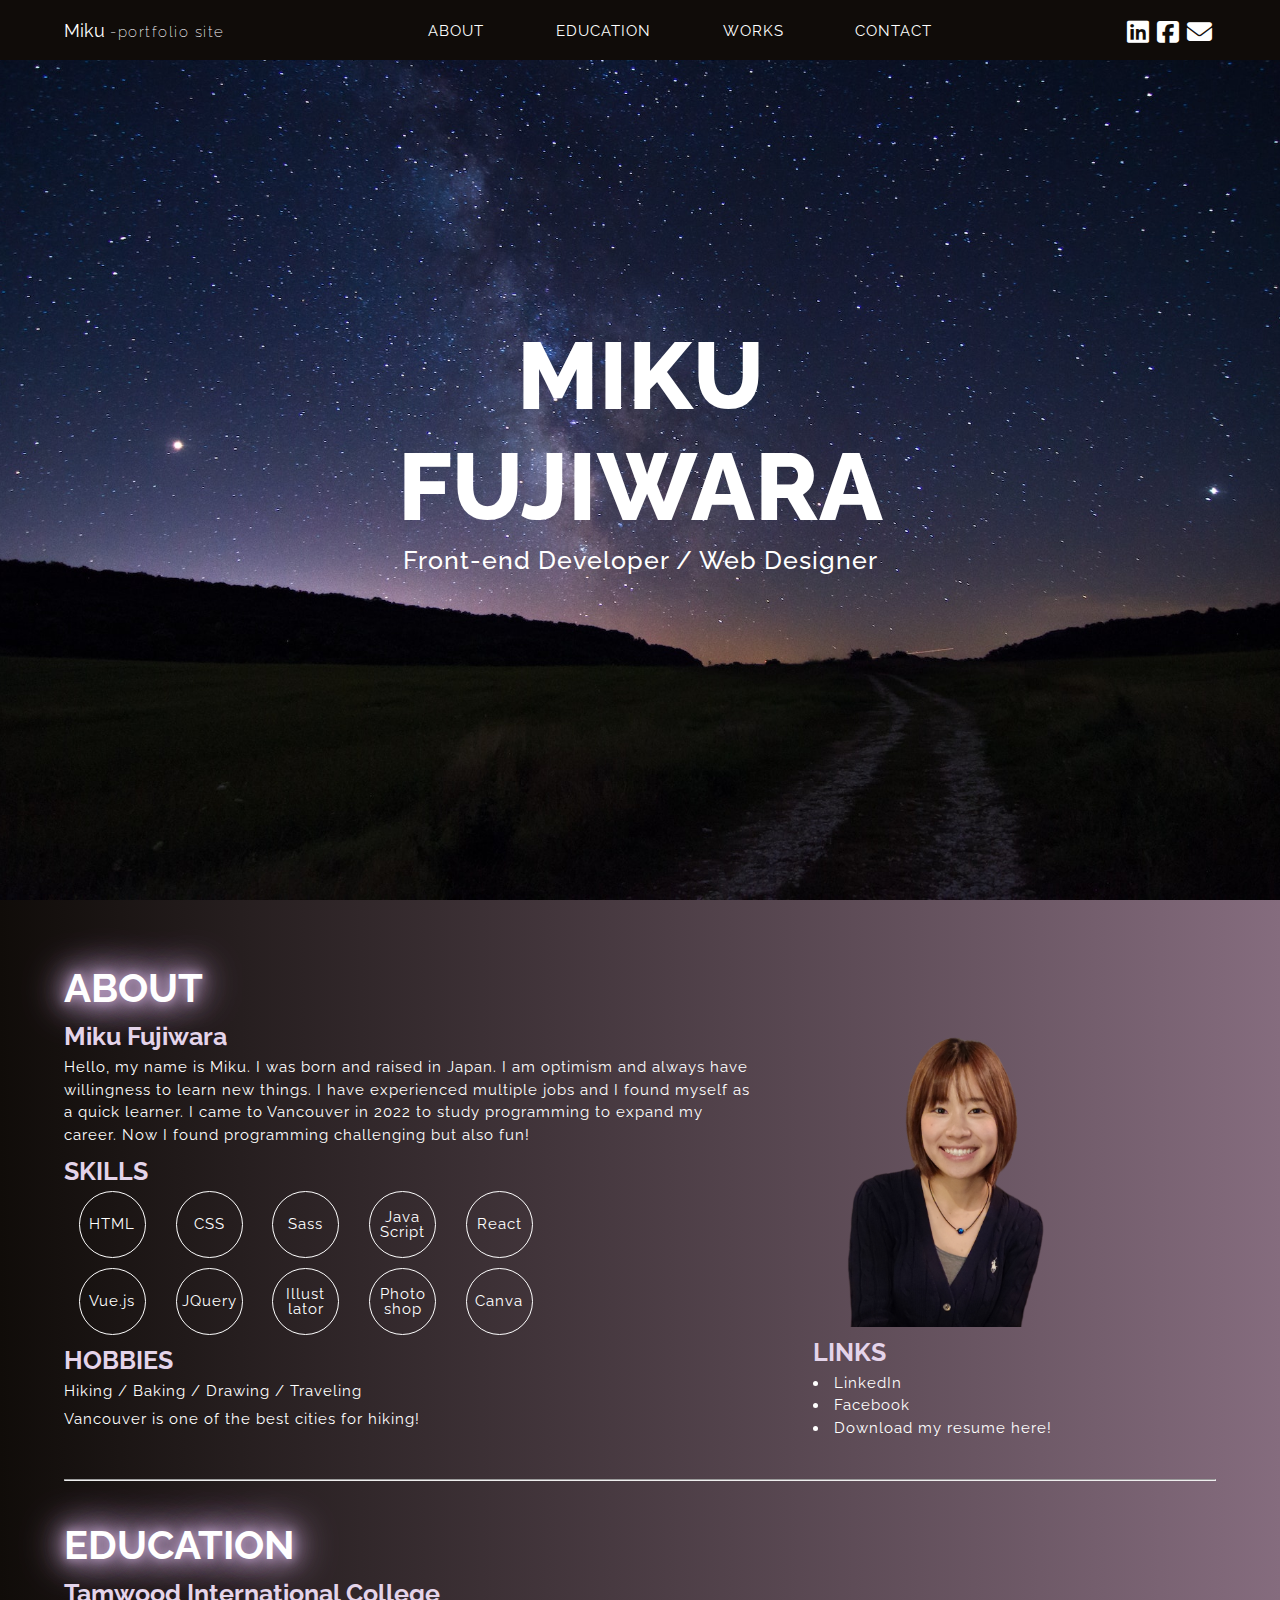
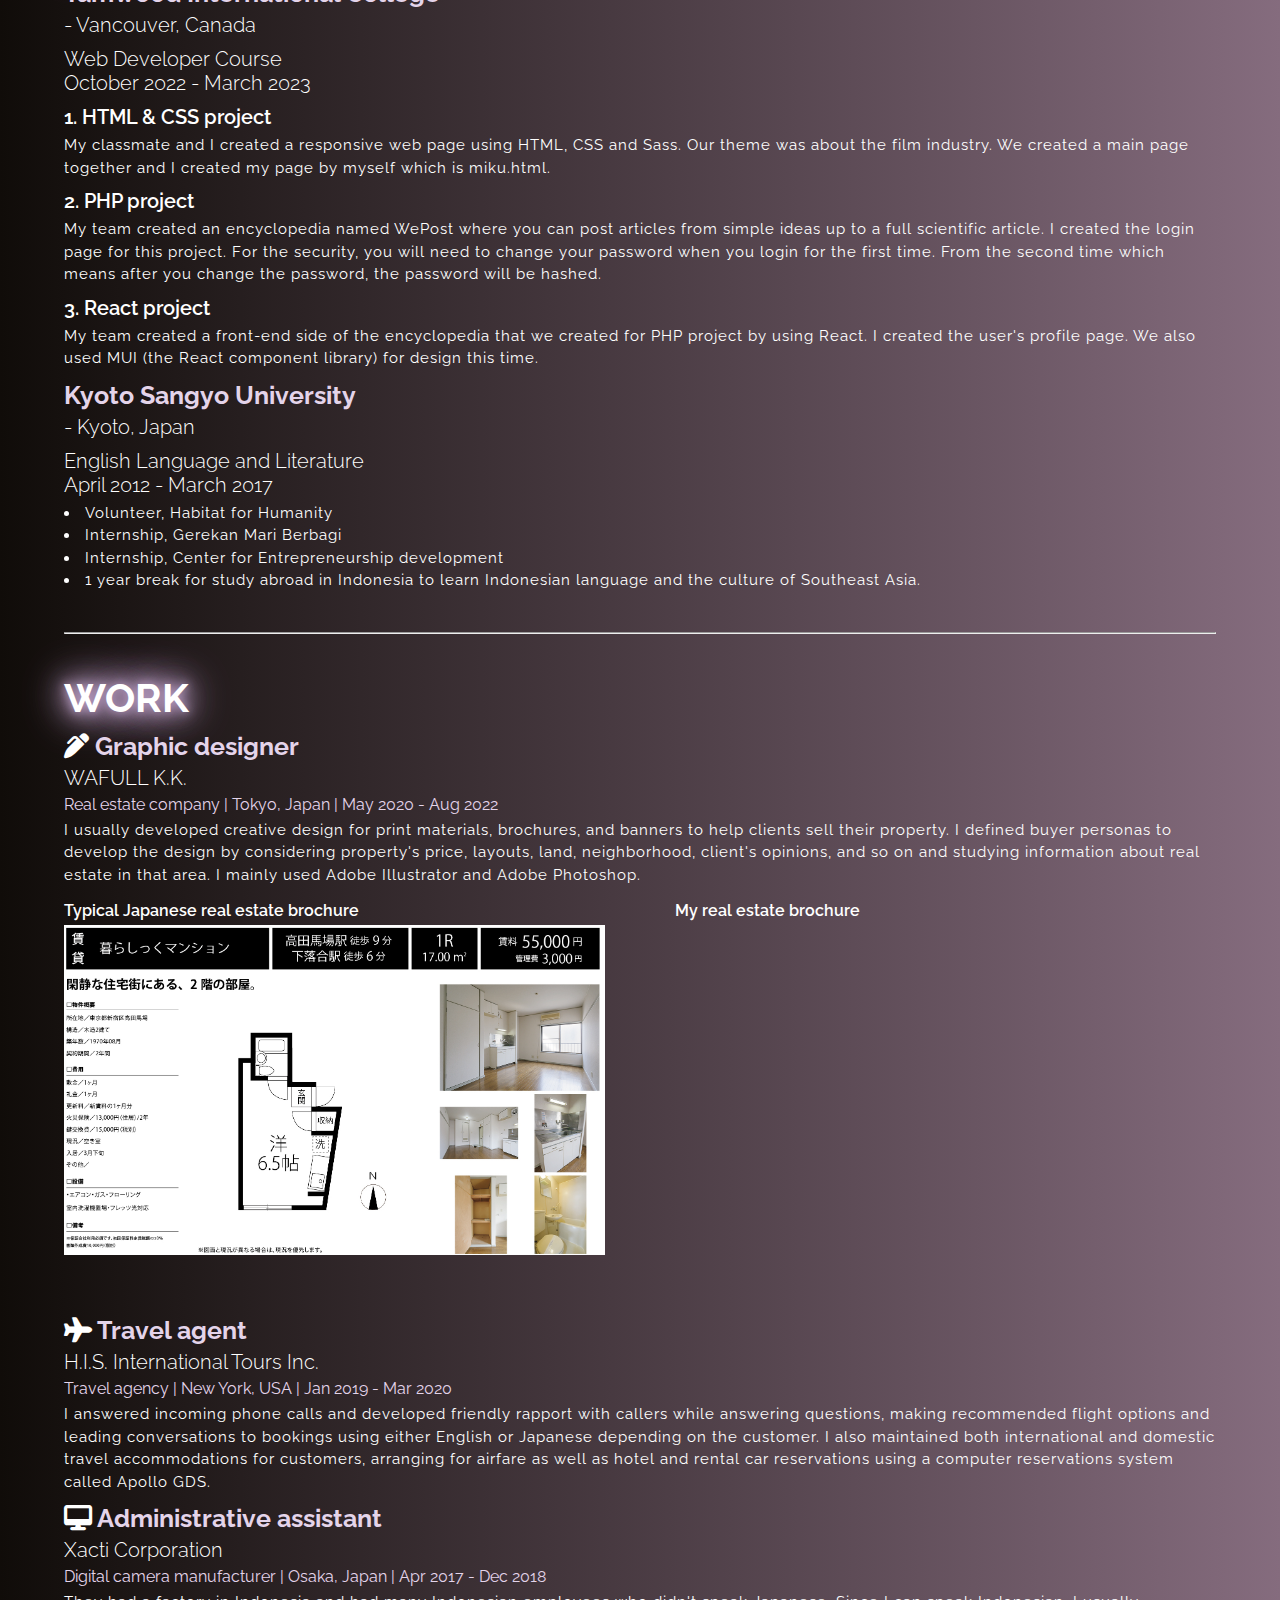
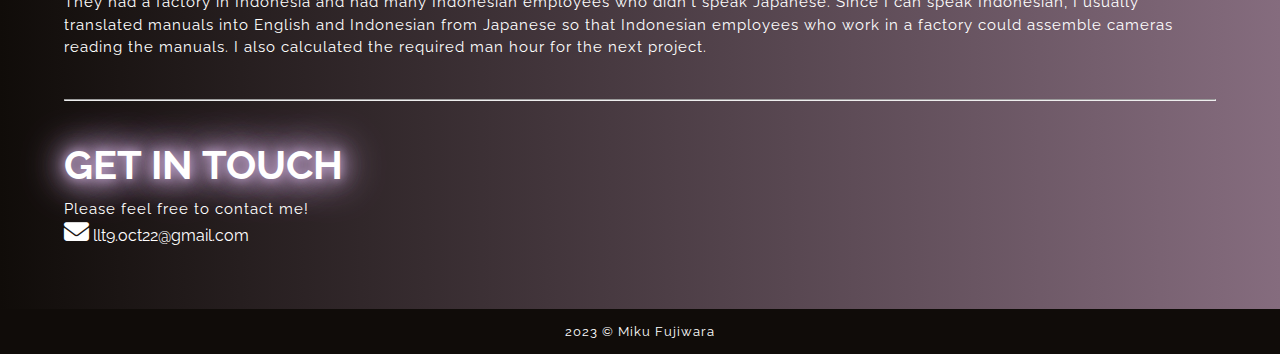
==== index.html @ 92f1c0e0 "first portfolio done" ====
<!DOCTYPE html>
<html lang="en">
  <head>
    <meta charset="UTF-8" />
    <meta http-equiv="X-UA-Compatible" content="IE=edge" />
    <meta name="viewport" content="width=device-width, initial-scale=1.0" />
    <link rel="stylesheet" href="./css/style.css" />
    <link
      rel="stylesheet"
      href="https://cdnjs.cloudflare.com/ajax/libs/font-awesome/6.2.0/css/all.min.css"
    />
    <title>Document</title>
  </head>
  <body>
    <!-- HEADER -->
    <header>
      <nav>
        <section>
          <h3>
            <a href="#">Miku <span>-portfolio site</span></a>
          </h3>
          <ul>
            <li><a href="#about">ABOUT</a></li>
            <li><a href="#education">EDUCATION</a></li>
            <li><a href="#work">WORKS</a></li>
            <li><a href="#contact">CONTACT</a></li>
          </ul>

          <details>
            <summary class="fa-solid fa-bars"></summary>
            <ul>
              <li><a href="#about">ABOUT</a></li>
              <li><a href="#education">EDUCATION</a></li>
              <li><a href="#work">WORKS</a></li>
              <li><a href="#contact">CONTACT</a></li>
            </ul>
          </details>

          <ul class="icon">
            <li>
              <a href="https://www.linkedin.com/in/miku-fujiwara/"
                ><i class="fa-brands fa-linkedin"></i
              ></a>
            </li>
            <li>
              <a href="https://www.facebook.com/miku.22"
                ><i class="fa-brands fa-square-facebook"></i
              ></a>
            </li>
            <li>
              <a href="mailto:llt9.oct22@gmail.com"
                ><i class="fa-solid fa-envelope"></i
              ></a>
            </li>
          </ul>
        </section>
      </nav>

      <section>
        <h1>MIKU</h1>
        <h1>FUJIWARA</h1>
        <p>Front-end Developer / Web Designer</p>
      </section>
    </header>

    <!-- MAIN -->
    <main>
      <!-- ABOUT -->
      <section id="about">
        <h2>ABOUT</h2>
        <section>
          <article class="left">
            <aside>
              <h4>Miku Fujiwara</h4>
              <p>
                Hello, my name is Miku. I was born and raised in Japan. I am
                optimism and always have willingness to learn new things. I have
                experienced multiple jobs and I found myself as a quick learner.
                I came to Vancouver in 2022 to study programming to expand my
                career. Now I found programming challenging but also fun!
              </p>
            </aside>
            <aside class="skill">
              <h4>SKILLS</h4>
              <div>
                <p>
                  <span>HTML</span>
                  <span>CSS</span>
                  <span>Sass</span>
                  <span>Java<br />Script</span>
                  <span>React</span>
                </p>
                <p>
                  <span>Vue.js</span>
                  <span>JQuery</span>
                  <span>Illust<br />lator</span>
                  <span>Photo<br />shop</span>
                  <span>Canva</span>
                </p>
              </div>
            </aside>
            <aside>
              <h4>HOBBIES</h4>
              <p>Hiking / Baking / Drawing / Traveling</p>
              <p>Vancouver is one of the best cities for hiking!</p>
            </aside>
          </article>
          <article class="right">
            <figure>
              <img src="./img/profile.png" alt="profile picture" />
            </figure>
            <aside>
              <h4>LINKS</h4>
              <ul>
                <li>
                  <a href="https://www.linkedin.com/in/miku-fujiwara/"
                    >LinkedIn</a
                  >
                </li>
                <li>
                  <a href="https://www.facebook.com/miku.22">Facebook</a>
                </li>
                <li>
                  <a
                    href="https://drive.google.com/file/d/1ppMFQUqHlqXyL4GVEpzzecSKlrtpogpL/view"
                    >Download my resume here!</a
                  >
                </li>
              </ul>
            </aside>
          </article>
        </section>
      </section>
      <hr />

      <!-- EDUCATION -->
      <section id="education">
        <h2>EDUCATION</h2>
        <section>
          <article>
            <aside>
              <h4>Tamwood International College</h4>
              <h5>- Vancouver, Canada</h5>
            </aside>
            <aside>
              <h5>
                Web Developer Course<br />
                October 2022 - March 2023
              </h5>
            </aside>
            <aside>
              <a href="https://github.com/mariacbrs/finalprojectmiku-maria">
                1. HTML & CSS project
              </a>
              <p>
                My classmate and I created a responsive web page using HTML, CSS
                and Sass. Our theme was about the film industry. We created a
                main page together and I created my page by myself which is
                miku.html.
              </p>
            </aside>
            <aside>
              <a href="https://github.com/gh-tyl/wepost-api">2. PHP project</a>
              <p>
                My team created an encyclopedia named WePost where you can post
                articles from simple ideas up to a full scientific article. I
                created the login page for this project. For the security, you
                will need to change your password when you login for the first
                time. From the second time which means after you change the
                password, the password will be hashed.
              </p>
            </aside>
            <aside>
              <a href="https://github.com/gh-tyl/wepost-client"
                >3. React project</a
              >
              <p>
                My team created a front-end side of the encyclopedia that we
                created for PHP project by using React. I created the user's
                profile page. We also used MUI (the React component library) for
                design this time.
              </p>
            </aside>
          </article>
          <article>
            <aside>
              <h4>Kyoto Sangyo University</h4>
              <h5>- Kyoto, Japan</h5>
            </aside>
            <aside>
              <h5>
                English Language and Literature<br />
                April 2012 - March 2017
              </h5>
              <ul>
                <li>Volunteer, Habitat for Humanity</li>
                <li>Internship, Gerekan Mari Berbagi</li>
                <li>Internship, Center for Entrepreneurship development</li>
                <li>
                  1 year break for study abroad in Indonesia to learn Indonesian
                  language and the culture of Southeast Asia.
                </li>
              </ul>
            </aside>
          </article>
        </section>
      </section>
      <hr />

      <!-- WORKS -->
      <section id="work">
        <h2>WORK</h2>
        <section>
          <article>
            <aside>
              <h4><i class="fa-solid fa-pen-clip"></i> Graphic designer</h4>
              <h5>WAFULL K.K.</h5>
              <span
                >Real estate company | Tokyo, Japan | May 2020 - Aug 2022</span
              >
              <p>
                I usually developed creative design for print materials,
                brochures, and banners to help clients sell their property. I
                defined buyer personas to develop the design by considering
                property's price, layouts, land, neighborhood, client's
                opinions, and so on and studying information about real estate
                in that area. I mainly used Adobe Illustrator and Adobe
                Photoshop.
              </p>
              <section>
                <figure>
                  <figcaption>Typical Japanese real estate brochure</figcaption>
                  <img
                    src="./img/sample.jpg"
                    alt="Typical Japanese real estate brochure"
                  />
                </figure>
                <figure class="slide-container">
                  <figcaption>My real estate brochure</figcaption>
                  <div class="slide-show">
                    <img src="./img/realestate_print_1.jpg" alt="work1" />
                    <img src="./img/realestate_print_2.jpg" alt="work2" />
                    <img src="./img/realestate_print_3.jpg" alt="work3" />
                    <img src="./img/realestate_print_4.jpg" alt="work4" />
                    <img src="./img/realestate_print_5.jpg" alt="work5" />
                    <img src="./img/realestate_print_6.jpg" alt="work6" />
                  </div>
                </figure>
              </section>
            </aside>

            <aside>
              <h4><i class="fa-solid fa-plane"></i> Travel agent</h4>
              <h5>H.I.S. International Tours Inc.</h5>
              <span>Travel agency | New York, USA | Jan 2019 - Mar 2020</span>
              <p>
                I answered incoming phone calls and developed friendly rapport
                with callers while answering questions, making recommended
                flight options and leading conversations to bookings using
                either English or Japanese depending on the customer. I also
                maintained both international and domestic travel accommodations
                for customers, arranging for airfare as well as hotel and rental
                car reservations using a computer reservations system called
                Apollo GDS.
              </p>
            </aside>

            <aside>
              <h4>
                <i class="fa-solid fa-desktop"></i> Administrative assistant
              </h4>
              <h5>Xacti Corporation</h5>
              <span>
                Digital camera manufacturer | Osaka, Japan | Apr 2017 - Dec 2018
              </span>
              <p>
                They had a factory in Indonesia and had many Indonesian
                employees who didn't speak Japanese. Since I can speak
                Indonesian, I usually translated manuals into English and
                Indonesian from Japanese so that Indonesian employees who work
                in a factory could assemble cameras reading the manuals. I also
                calculated the required man hour for the next project.
              </p>
            </aside>
          </article>
        </section>
      </section>
      <hr />

      <section id="contact">
        <h2>GET IN TOUCH</h2>
        <aside>
          <p>Please feel free to contact me!</p>
          <a href="emailto:llt9.oct22@gmail.com"
            ><i class="fa-solid fa-envelope"></i> llt9.oct22@gmail.com</a
          >
        </aside>
      </section>
    </main>
  </body>

  <footer>
    <p>2023 &copy; Miku Fujiwara</p>
  </footer>
</html>
---- css/style.css ----
@import url("https://fonts.googleapis.com/css2?family=Raleway:wght@100;200;300;400;500;600;700;800;900&display=swap");

* {
  margin: 0;
  padding: 0;
  font-family: "Raleway", sans-serif;
  color: white;
}

main {
  background: linear-gradient(to right, #100c09, #856c7e);
  background: -moz-linear-gradient(left, #100c09, #856c7e);
  background: -webkit-linear-gradient(left, #100c09, #856c7e);
}

img {
  max-width: 100%;
  height: auto;
}

a {
  text-decoration: none;
  cursor: pointer;
}

a > span {
  letter-spacing: 1.5px;
}

p,
li {
  line-height: 1.5;
  letter-spacing: 0.6px;
  font-size: 14px;
}

ul {
  list-style-position: inside;
}

footer {
  background-color: #100c09;
  text-align: center;
  padding: 3%;
}

/* ---------- MOBILE VERSION ---------- */
@media (min-width: 200px) {
  header,
  main {
    background-color: #100c09;
  }

  /* -------- HEADER -------- */
  header {
    height: 100vh;
    background-image: url("../img/bg.jpg");
    background-position: center;
    background-repeat: no-repeat;
    background-size: cover;
    color: white;
  }

  h1 {
    font-size: 40px;
    font-weight: 800;
  }

  h2 {
    font-size: 25px;
    text-shadow: 0 0 10px #b89cc2, 0 0 20px #b89cc2, 0 0 30px #b89cc2,
      0 0 40px #b89cc2, 0 0 50px #b89cc2;
    color: #ffffff;
  }

  h3 {
    font-size: 20px;
  }

  h4 {
    font-size: 20px;
    font-weight: 700;
    color: #e4d4ea;
  }

  h5 {
    font-size: 15px;
    font-weight: 300;
  }

  header p {
    font-size: 19px;
    font-weight: 500;
  }

  header > section {
    display: flex;
    flex-direction: column;
    justify-content: center;
    height: 100vh;
    padding: 0 50px;
  }

  /* -------- NAV -------- */
  nav {
    background-color: #100c09;
    height: 20px;
    padding: 20px 0;
    width: 100vw;
    position: fixed;
    z-index: 1;
  }

  nav h3 {
    font-weight: 400;
    text-decoration: none;
    font-size: 18px;
    width: 100%;
  }

  h3 span {
    font-size: 15px;
    font-weight: 200;
  }

  nav > section {
    display: flex;
    flex-direction: row;
    padding: 0 5%;
  }

  section > ul {
    display: none;
    list-style-type: none;
  }

  details {
    position: absolute;
    text-align: right;
    width: 90%;
  }

  details > ul {
    margin-top: 15px;
    position: absolute;
    list-style-type: none;
    font-weight: 400;
    width: 100%;
    background-color: #100c09;
    background-color: rgba(16, 12, 9, 0.7);
  }

  details a {
    padding: 4% 0;
    display: flex;
    justify-content: center;
  }

  details li {
    border-bottom: 1px solid #fff;
  }

  details li:last-child {
    border: none;
  }

  summary {
    font-size: 24px;
  }

  header p {
    font-size: 14px;
  }

  /* MAIN */

  main {
    padding: 5%;
    display: flex;
    flex-direction: column;
    row-gap: 40px;
  }

  #about,
  #education,
  #work,
  #contact {
    display: flex;
    flex-direction: column;
    row-gap: 10px;
  }

  #about article,
  #about aside,
  #about figure,
  #education > section,
  #education article,
  #education aside,
  #work article,
  #work aside,
  #work aside > section,
  figure {
    display: flex;
    flex-direction: column;
  }

  #about article,
  #education article,
  #education > section,
  #work article,
  #work aside > section {
    row-gap: 10px;
  }

  #about aside,
  #about figure,
  #education aside,
  #work aside,
  figure {
    row-gap: 5px;
  }

  /* ABOUT */

  #about img {
    display: none;
  }

  #about a {
    cursor: pointer;
    text-decoration: underline;
  }

  .skill > div {
    display: flex;
    flex-direction: column;
    row-gap: 10px;
  }

  .skill > div > p {
    display: flex;
    justify-content: space-around;
  }

  #about p > span {
    display: flex;
    align-items: center;
    justify-content: center;
    text-align: center;
    background-color: transparent;
    border: solid 1px #fff;
    border-radius: 50%;
    width: 50px;
    height: 50px;
    font-size: 13px;
    color: #fff;
    line-height: 1;
  }

  /* EDUCATION */

  #education a {
    text-decoration: underline;
    font-size: 20px;
    font-weight: 600;
  }

  /* WORK */

  #work span {
    font-size: 13px;
    color: #e4d4ea;
  }

  #work figcaption {
    font-size: 16px;
    font-weight: 600;
    margin-top: 10px;
  }

  .slide-show {
    position: relative;
    overflow: hidden;
    width: 100%;
    height: 300px;
  }

  .slide-show > img {
    position: absolute;
    top: 0;
    left: 100%;
    animation: slide 20s linear forwards infinite;
  }

  .slide-show > img:nth-of-type(1) {
    animation: slide 20s linear forwards infinite, slide-start 20s linear;
  }

  .slide-show > img:nth-of-type(2) {
    animation-delay: 3s;
  }
  .slide-show > img:nth-of-type(3) {
    animation-delay: 6s;
  }
  .slide-show > img:nth-of-type(4) {
    animation-delay: 9s;
  }
  .slide-show > img:nth-of-type(5) {
    animation-delay: 12s;
  }
  .slide-show > img:nth-of-type(6) {
    animation-delay: 15s;
  }

  @keyframes slide {
    0% {
      left: 100%;
    }
    3%,
    25% {
      left: 0;
    }
    28%,
    100% {
      left: -100%;
    }
  }

  @keyframes slide-start {
    0%,
    25% {
      left: 0;
    }
    28%,
    100% {
      left: -100%;
    }
  }

  /* FOOTER */
  footer p {
    font-size: 10px;
  }
}

/* ---------- TABLET VERSION ---------- */

@media (min-width: 600px) {
  h1 {
    font-size: 60px;
  }

  h2 {
    font-size: 40px;
  }

  h3 {
    font-size: 30px;
  }

  h4 {
    font-size: 25px;
  }

  h5 {
    font-size: 20px;
  }

  p,
  li {
    line-height: 1.5;
    letter-spacing: 1px;
    font-size: 15px;
  }

  /* HEADER */
  header p {
    font-size: 17px;
  }

  details a {
    font-size: 20px;
  }

  /* ABOUT */
  .skill > div {
    display: flex;
    flex-direction: row;
    justify-content: space-around;
  }

  .skill p {
    width: 100%;
  }

  #about p > span {
    width: 65px;
    height: 65px;
    font-size: 15px;
  }

  /* WORK */
  #work span {
    font-size: 16px;
  }

  .slide-show {
    height: 600px;
  }
  /* FOOTER */
  footer p {
    font-size: 13px;
  }
}

/* ---------- DESKTOP VERSION ---------- */

@media (min-width: 1000px) {
  h1 {
    font-size: 95px;
  }

  h2 {
    font-size: 40px;
  }

  details {
    display: none;
  }

  /* HEADER */
  header p {
    font-size: 25px;
  }

  header > section {
    display: flex;
    align-items: center;
  }

  section i {
    font-size: 25px;
  }

  nav h3 {
    width: 15%;
  }

  nav > section {
    justify-content: space-between;
  }

  section > ul {
    display: flex;
    width: 50%;
    justify-content: space-around;
  }

  .icon {
    width: 8%;
  }

  ul a:hover,
  .icon i:hover {
    color: #b89cc2;
  }

  /* ABOUT */
  .skill > div {
    display: flex;
    flex-direction: column;
    row-gap: 10px;
    width: 70%;
  }

  #about img {
    display:block;
    width: 280px;
    height: auto;
  }

  #about > section {
    display: flex;
    flex-direction: row;
    column-gap: 5%;
  }

  #about .left {
    width: 60%;
  }

  #about li a,
  #education a {
    text-decoration: none;
  }

  #about li a:hover,
  #education a:hover {
    text-decoration: underline;
  }

  /* WORK */
  #work img {
    width: 100%;
  }

  #work aside > section {
    display: flex;
    flex-direction: row;
    justify-content: space-between;
  }

  #work figure {
    width: 47%;
  }

  .slide-container {
    width: 47%;
  }

  .slide-show {
    width: 100%;
    height: 380px;
  }

  /* CONTACT */
  #contact a:hover {
    text-decoration: underline;
  }

  /* FOOTER */
  footer {
    padding: 1%;
  }
}
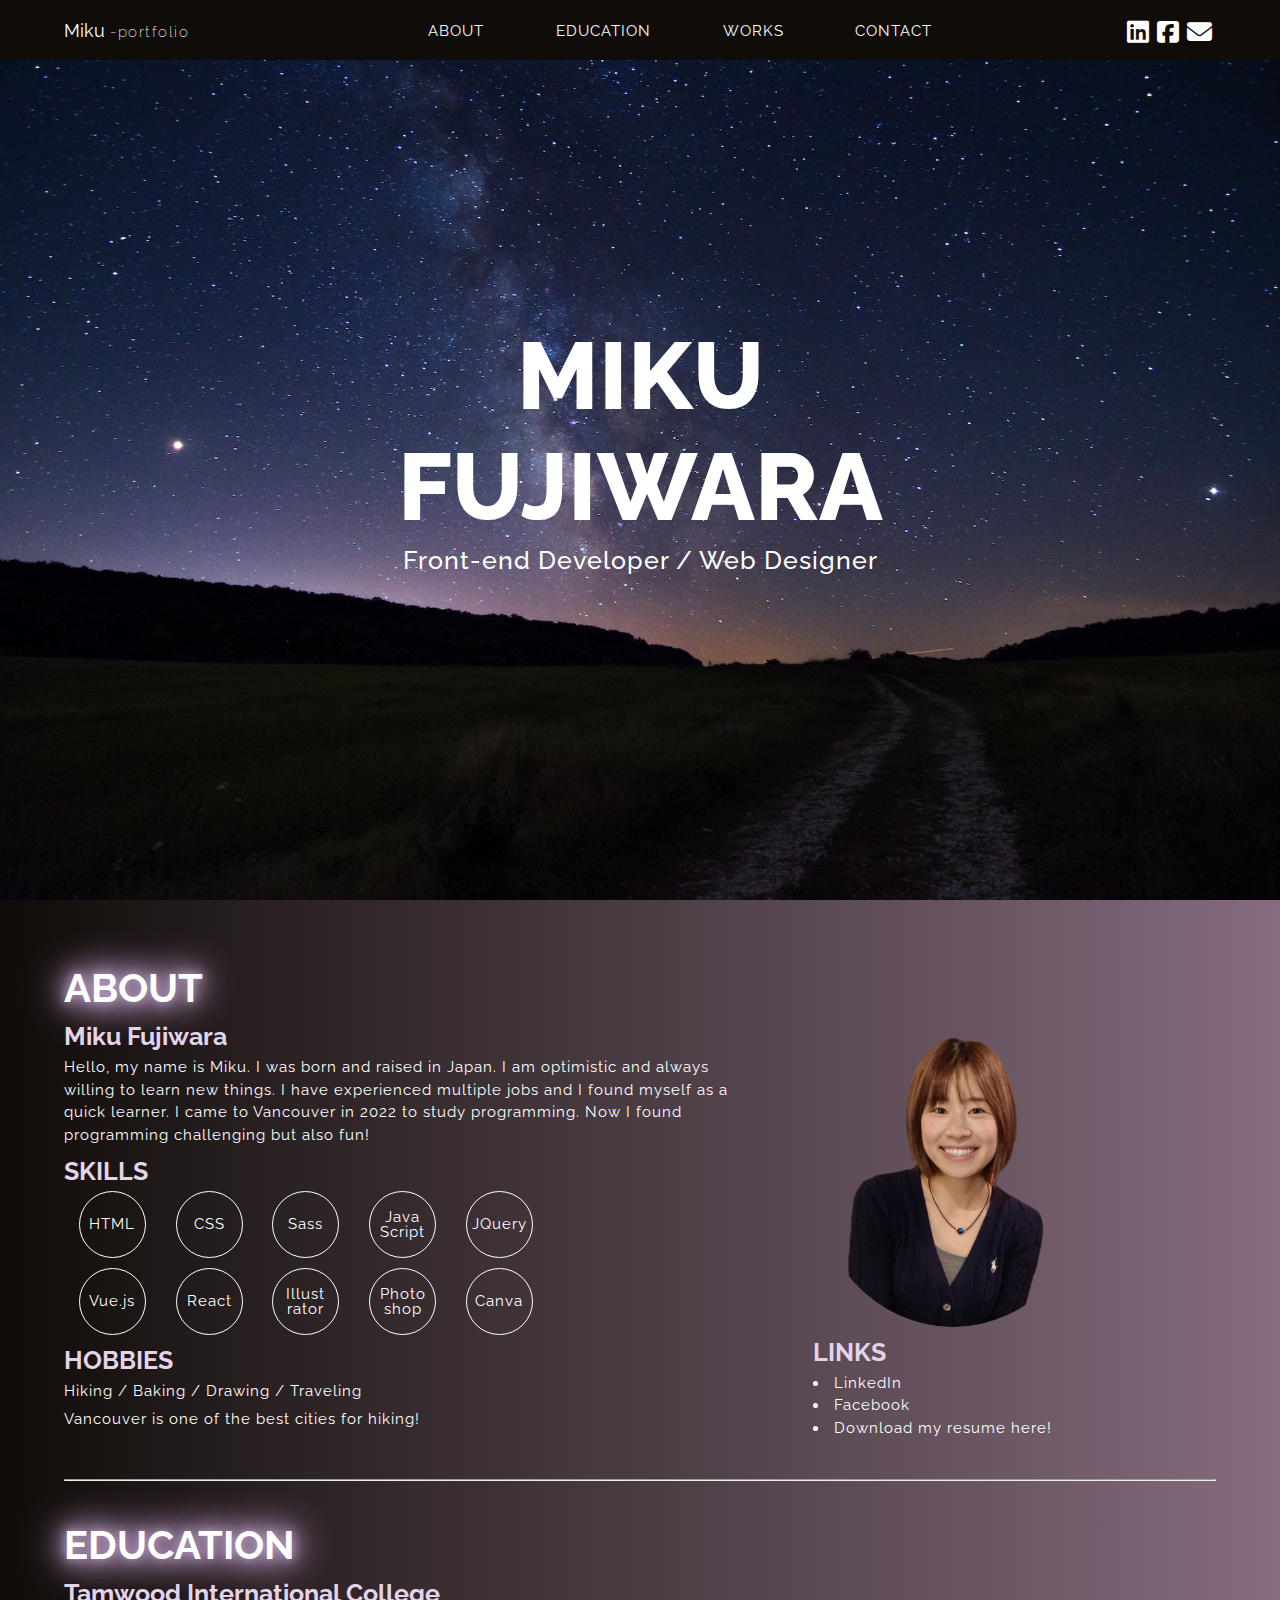
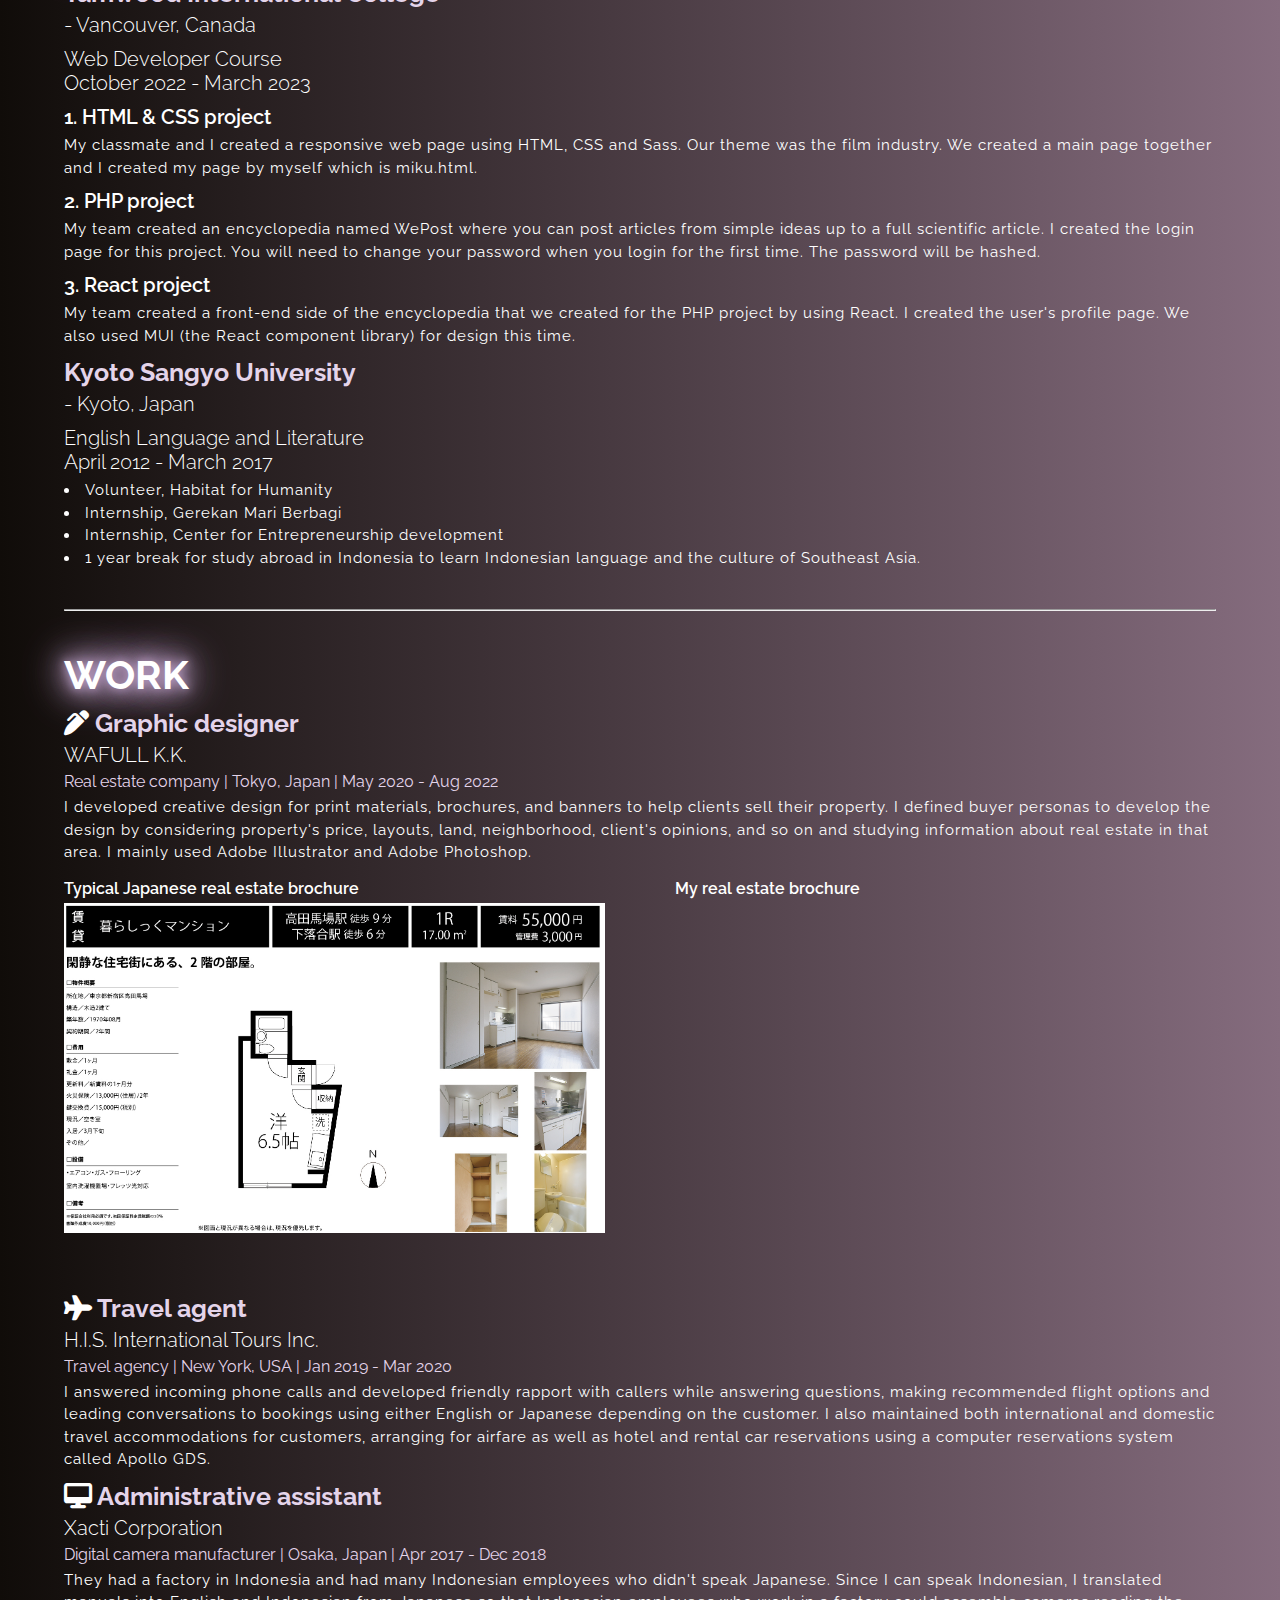
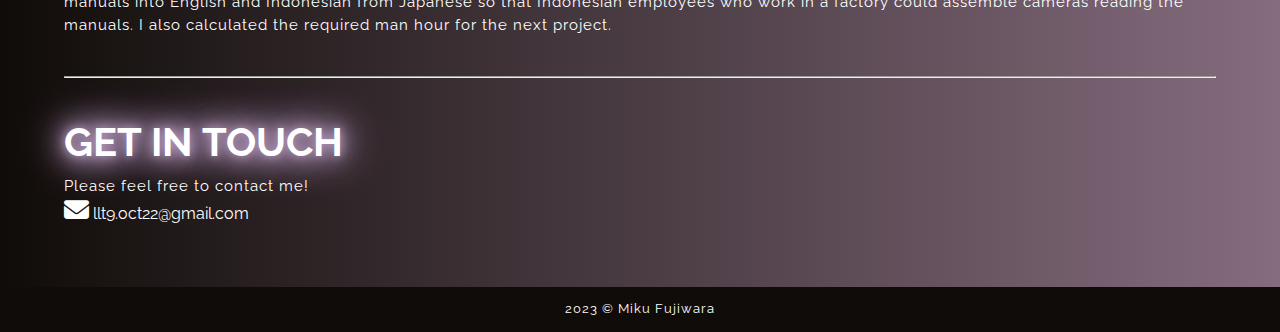
==== commit 5292b9dd: "grammer fixex" ====
--- a/index.html
+++ b/index.html
@@ -17,7 +17,7 @@
       <nav>
         <section>
           <h3>
-            <a href="#">Miku <span>-portfolio site</span></a>
+            <a href="#">Miku <span>-portfolio</span></a>
           </h3>
           <ul>
             <li><a href="#about">ABOUT</a></li>
@@ -74,10 +74,10 @@
               <h4>Miku Fujiwara</h4>
               <p>
                 Hello, my name is Miku. I was born and raised in Japan. I am
-                optimism and always have willingness to learn new things. I have
+                optimistic and always willing to learn new things. I have
                 experienced multiple jobs and I found myself as a quick learner.
-                I came to Vancouver in 2022 to study programming to expand my
-                career. Now I found programming challenging but also fun!
+                I came to Vancouver in 2022 to study programming. Now I found
+                programming challenging but also fun!
               </p>
             </aside>
             <aside class="skill">
@@ -88,12 +88,12 @@
                   <span>CSS</span>
                   <span>Sass</span>
                   <span>Java<br />Script</span>
-                  <span>React</span>
+                  <span>JQuery</span>
                 </p>
                 <p>
                   <span>Vue.js</span>
-                  <span>JQuery</span>
-                  <span>Illust<br />lator</span>
+                  <span>React</span>
+                  <span>Illust<br />rator</span>
                   <span>Photo<br />shop</span>
                   <span>Canva</span>
                 </p>
@@ -122,7 +122,7 @@
                 </li>
                 <li>
                   <a
-                    href="https://drive.google.com/file/d/1ppMFQUqHlqXyL4GVEpzzecSKlrtpogpL/view"
+                    href="https://drive.google.com/file/d/1KEeWoQH001-JdCKSL_fRr0w4v72Ry_2a/view?usp=share_link"
                     >Download my resume here!</a
                   >
                 </li>
@@ -154,8 +154,8 @@
               </a>
               <p>
                 My classmate and I created a responsive web page using HTML, CSS
-                and Sass. Our theme was about the film industry. We created a
-                main page together and I created my page by myself which is
+                and Sass. Our theme was the film industry. We created a main
+                page together and I created my page by myself which is
                 miku.html.
               </p>
             </aside>
@@ -164,10 +164,9 @@
               <p>
                 My team created an encyclopedia named WePost where you can post
                 articles from simple ideas up to a full scientific article. I
-                created the login page for this project. For the security, you
-                will need to change your password when you login for the first
-                time. From the second time which means after you change the
-                password, the password will be hashed.
+                created the login page for this project. You will need to change
+                your password when you login for the first time. The password
+                will be hashed.
               </p>
             </aside>
             <aside>
@@ -176,7 +175,7 @@
               >
               <p>
                 My team created a front-end side of the encyclopedia that we
-                created for PHP project by using React. I created the user's
+                created for the PHP project by using React. I created the user's
                 profile page. We also used MUI (the React component library) for
                 design this time.
               </p>
@@ -219,13 +218,12 @@
                 >Real estate company | Tokyo, Japan | May 2020 - Aug 2022</span
               >
               <p>
-                I usually developed creative design for print materials,
-                brochures, and banners to help clients sell their property. I
-                defined buyer personas to develop the design by considering
-                property's price, layouts, land, neighborhood, client's
-                opinions, and so on and studying information about real estate
-                in that area. I mainly used Adobe Illustrator and Adobe
-                Photoshop.
+                I developed creative design for print materials, brochures, and
+                banners to help clients sell their property. I defined buyer
+                personas to develop the design by considering property's price,
+                layouts, land, neighborhood, client's opinions, and so on and
+                studying information about real estate in that area. I mainly
+                used Adobe Illustrator and Adobe Photoshop.
               </p>
               <section>
                 <figure>
@@ -276,10 +274,10 @@
               <p>
                 They had a factory in Indonesia and had many Indonesian
                 employees who didn't speak Japanese. Since I can speak
-                Indonesian, I usually translated manuals into English and
-                Indonesian from Japanese so that Indonesian employees who work
-                in a factory could assemble cameras reading the manuals. I also
-                calculated the required man hour for the next project.
+                Indonesian, I translated manuals into English and Indonesian
+                from Japanese so that Indonesian employees who work in a factory
+                could assemble cameras reading the manuals. I also calculated
+                the required man hour for the next project.
               </p>
             </aside>
           </article>
--- a/css/style.css
+++ b/css/style.css
@@ -477,6 +477,7 @@
     display:block;
     width: 280px;
     height: auto;
+    border-radius: 50%;
   }
 
   #about > section {
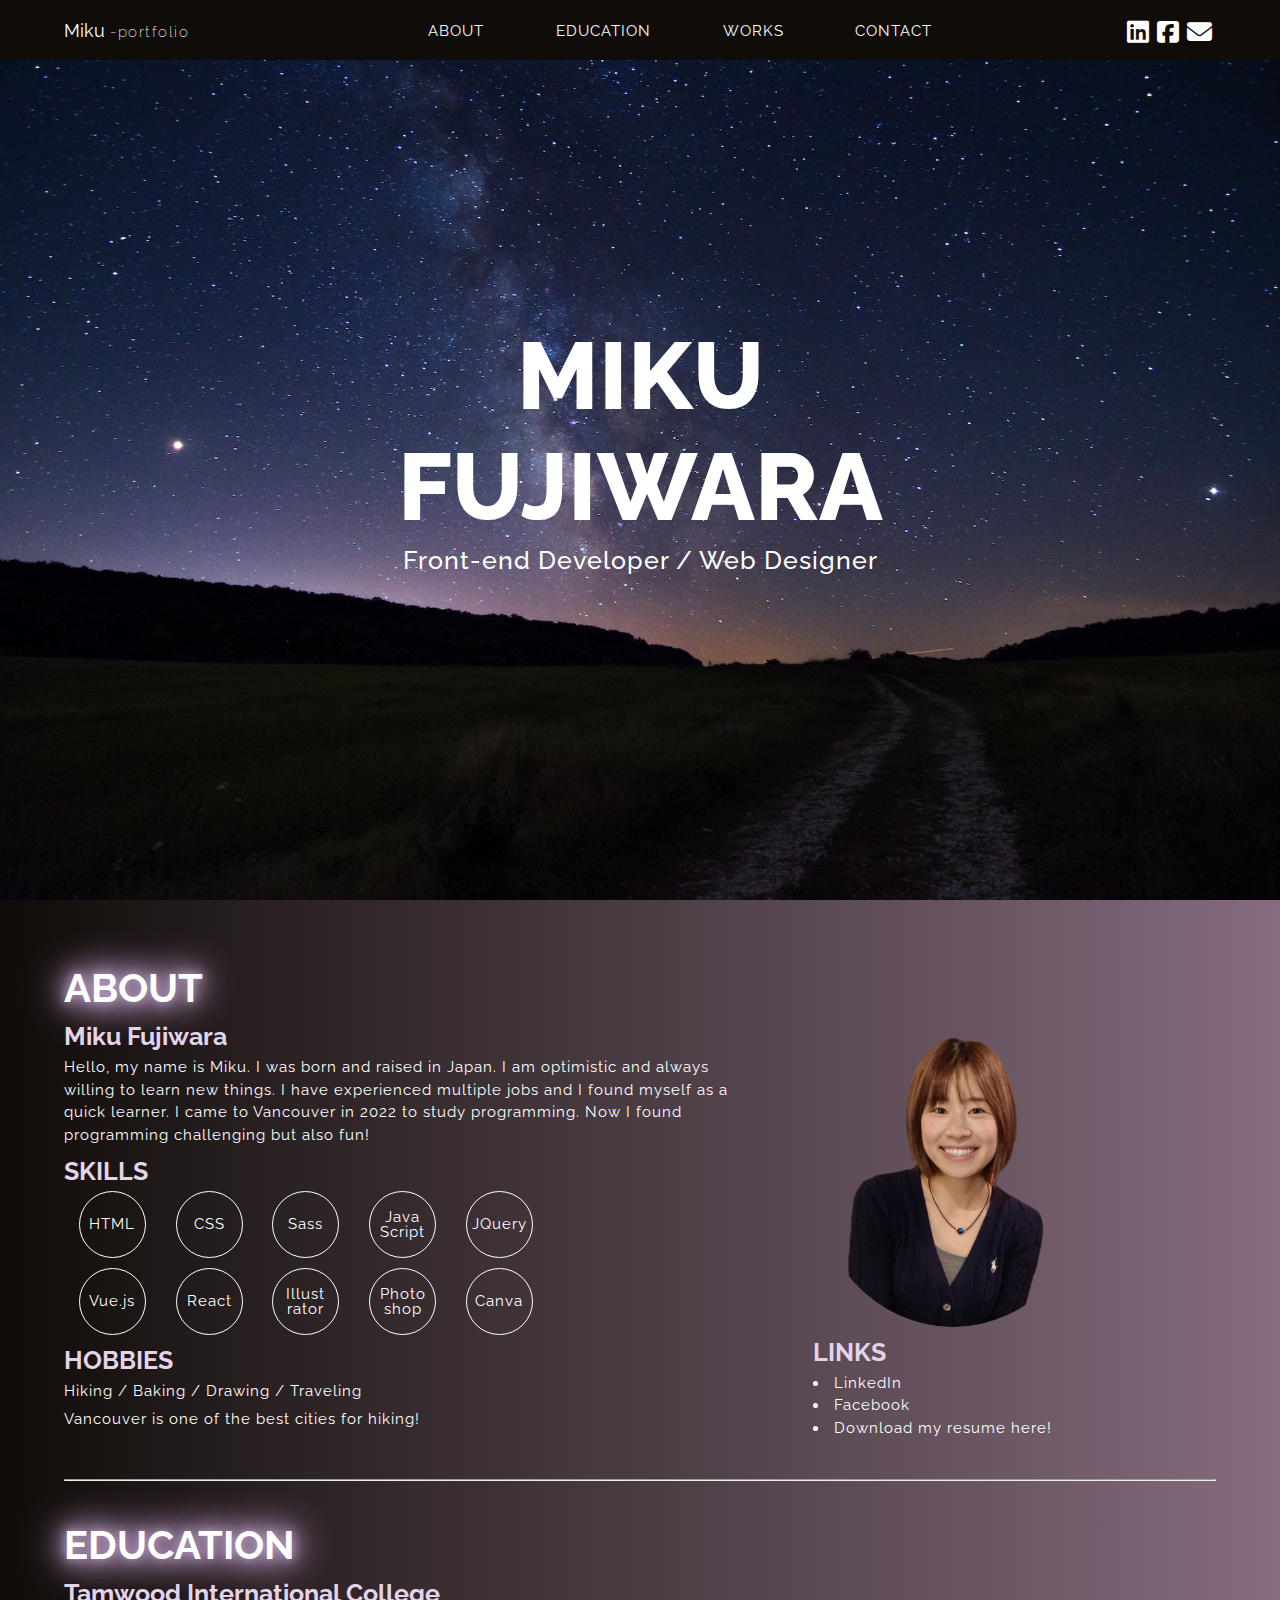
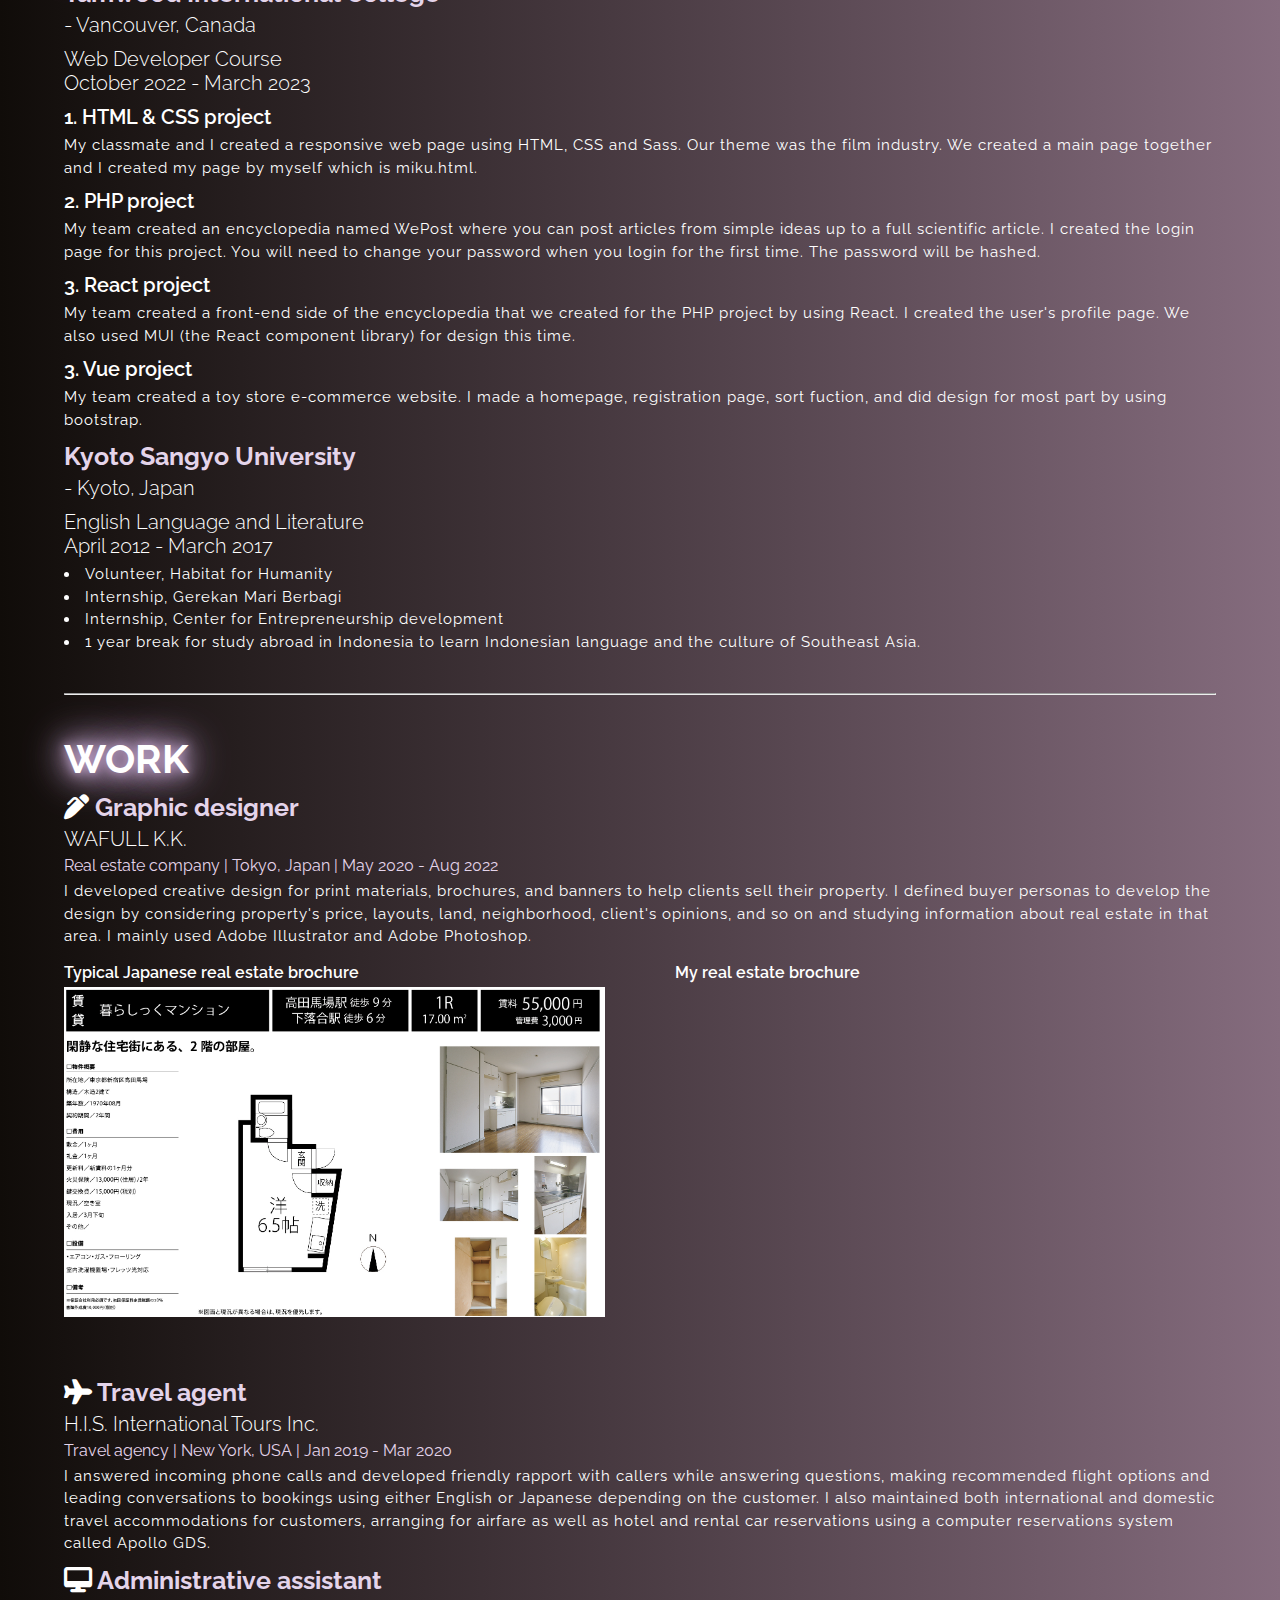
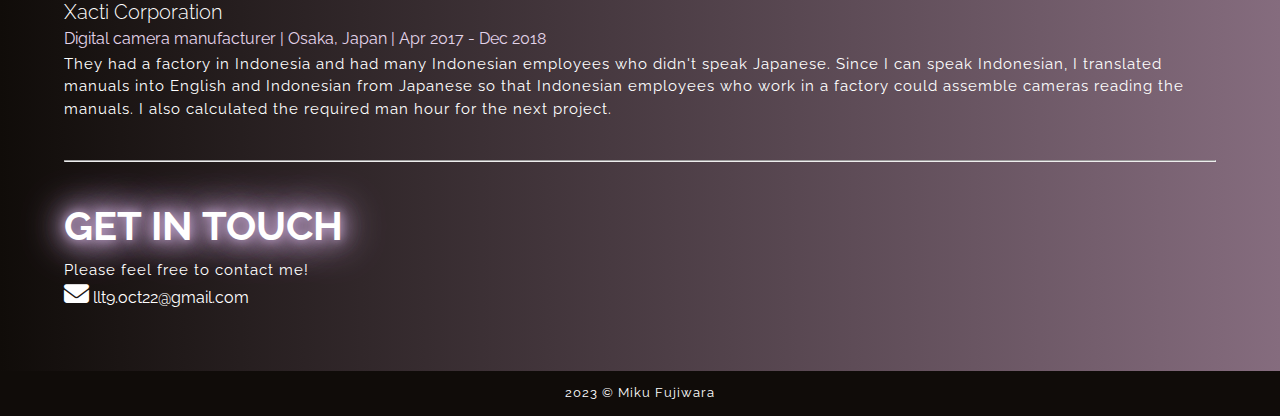
==== commit d89423a8: "project added" ====
--- a/index.html
+++ b/index.html
@@ -4,12 +4,13 @@
     <meta charset="UTF-8" />
     <meta http-equiv="X-UA-Compatible" content="IE=edge" />
     <meta name="viewport" content="width=device-width, initial-scale=1.0" />
+    <meta property="og:image" content="./img/thumbnail.jpg" />
     <link rel="stylesheet" href="./css/style.css" />
     <link
       rel="stylesheet"
       href="https://cdnjs.cloudflare.com/ajax/libs/font-awesome/6.2.0/css/all.min.css"
     />
-    <title>Document</title>
+    <title>Miku - Portfolio site -</title>
   </head>
   <body>
     <!-- HEADER -->
@@ -38,17 +39,19 @@
 
           <ul class="icon">
             <li>
-              <a href="https://www.linkedin.com/in/miku-fujiwara/"
+              <a
+                href="https://www.linkedin.com/in/miku-fujiwara/"
+                target="_blank"
                 ><i class="fa-brands fa-linkedin"></i
               ></a>
             </li>
             <li>
-              <a href="https://www.facebook.com/miku.22"
+              <a href="https://www.facebook.com/miku.22" target="_blank"
                 ><i class="fa-brands fa-square-facebook"></i
               ></a>
             </li>
             <li>
-              <a href="mailto:llt9.oct22@gmail.com"
+              <a href="mailto:llt9.oct22@gmail.com" target="_blank"
                 ><i class="fa-solid fa-envelope"></i
               ></a>
             </li>
@@ -113,16 +116,21 @@
               <h4>LINKS</h4>
               <ul>
                 <li>
-                  <a href="https://www.linkedin.com/in/miku-fujiwara/"
+                  <a
+                    href="https://www.linkedin.com/in/miku-fujiwara/"
+                    target="_blank"
                     >LinkedIn</a
                   >
                 </li>
                 <li>
-                  <a href="https://www.facebook.com/miku.22">Facebook</a>
+                  <a href="https://www.facebook.com/miku.22" target="_blank"
+                    >Facebook</a
+                  >
                 </li>
                 <li>
                   <a
                     href="https://drive.google.com/file/d/1KEeWoQH001-JdCKSL_fRr0w4v72Ry_2a/view?usp=share_link"
+                    target="_blank"
                     >Download my resume here!</a
                   >
                 </li>
@@ -149,7 +157,10 @@
               </h5>
             </aside>
             <aside>
-              <a href="https://github.com/mariacbrs/finalprojectmiku-maria">
+              <a
+                href="https://github.com/mariacbrs/finalprojectmiku-maria"
+                target="_blank"
+              >
                 1. HTML & CSS project
               </a>
               <p>
@@ -160,7 +171,9 @@
               </p>
             </aside>
             <aside>
-              <a href="https://github.com/gh-tyl/wepost-api">2. PHP project</a>
+              <a href="https://github.com/gh-tyl/wepost-api" target="_blank"
+                >2. PHP project</a
+              >
               <p>
                 My team created an encyclopedia named WePost where you can post
                 articles from simple ideas up to a full scientific article. I
@@ -170,7 +183,7 @@
               </p>
             </aside>
             <aside>
-              <a href="https://github.com/gh-tyl/wepost-client"
+              <a href="https://github.com/gh-tyl/wepost-client" target="_blank"
                 >3. React project</a
               >
               <p>
@@ -178,6 +191,14 @@
                 created for the PHP project by using React. I created the user's
                 profile page. We also used MUI (the React component library) for
                 design this time.
+              </p>
+            </aside>
+            <aside>
+              <a href="https://github.com/takumi-tsuka/toy_store_final" target="_blank"
+                >3. Vue project</a
+              >
+              <p>
+                My team created a toy store e-commerce website. I made a homepage, registration page, sort fuction, and did design for most part by using bootstrap. 
               </p>
             </aside>
           </article>
@@ -289,7 +310,7 @@
         <h2>GET IN TOUCH</h2>
         <aside>
           <p>Please feel free to contact me!</p>
-          <a href="emailto:llt9.oct22@gmail.com"
+          <a href="mailto:llt9.oct22@gmail.com" target="_blank"
             ><i class="fa-solid fa-envelope"></i> llt9.oct22@gmail.com</a
           >
         </aside>
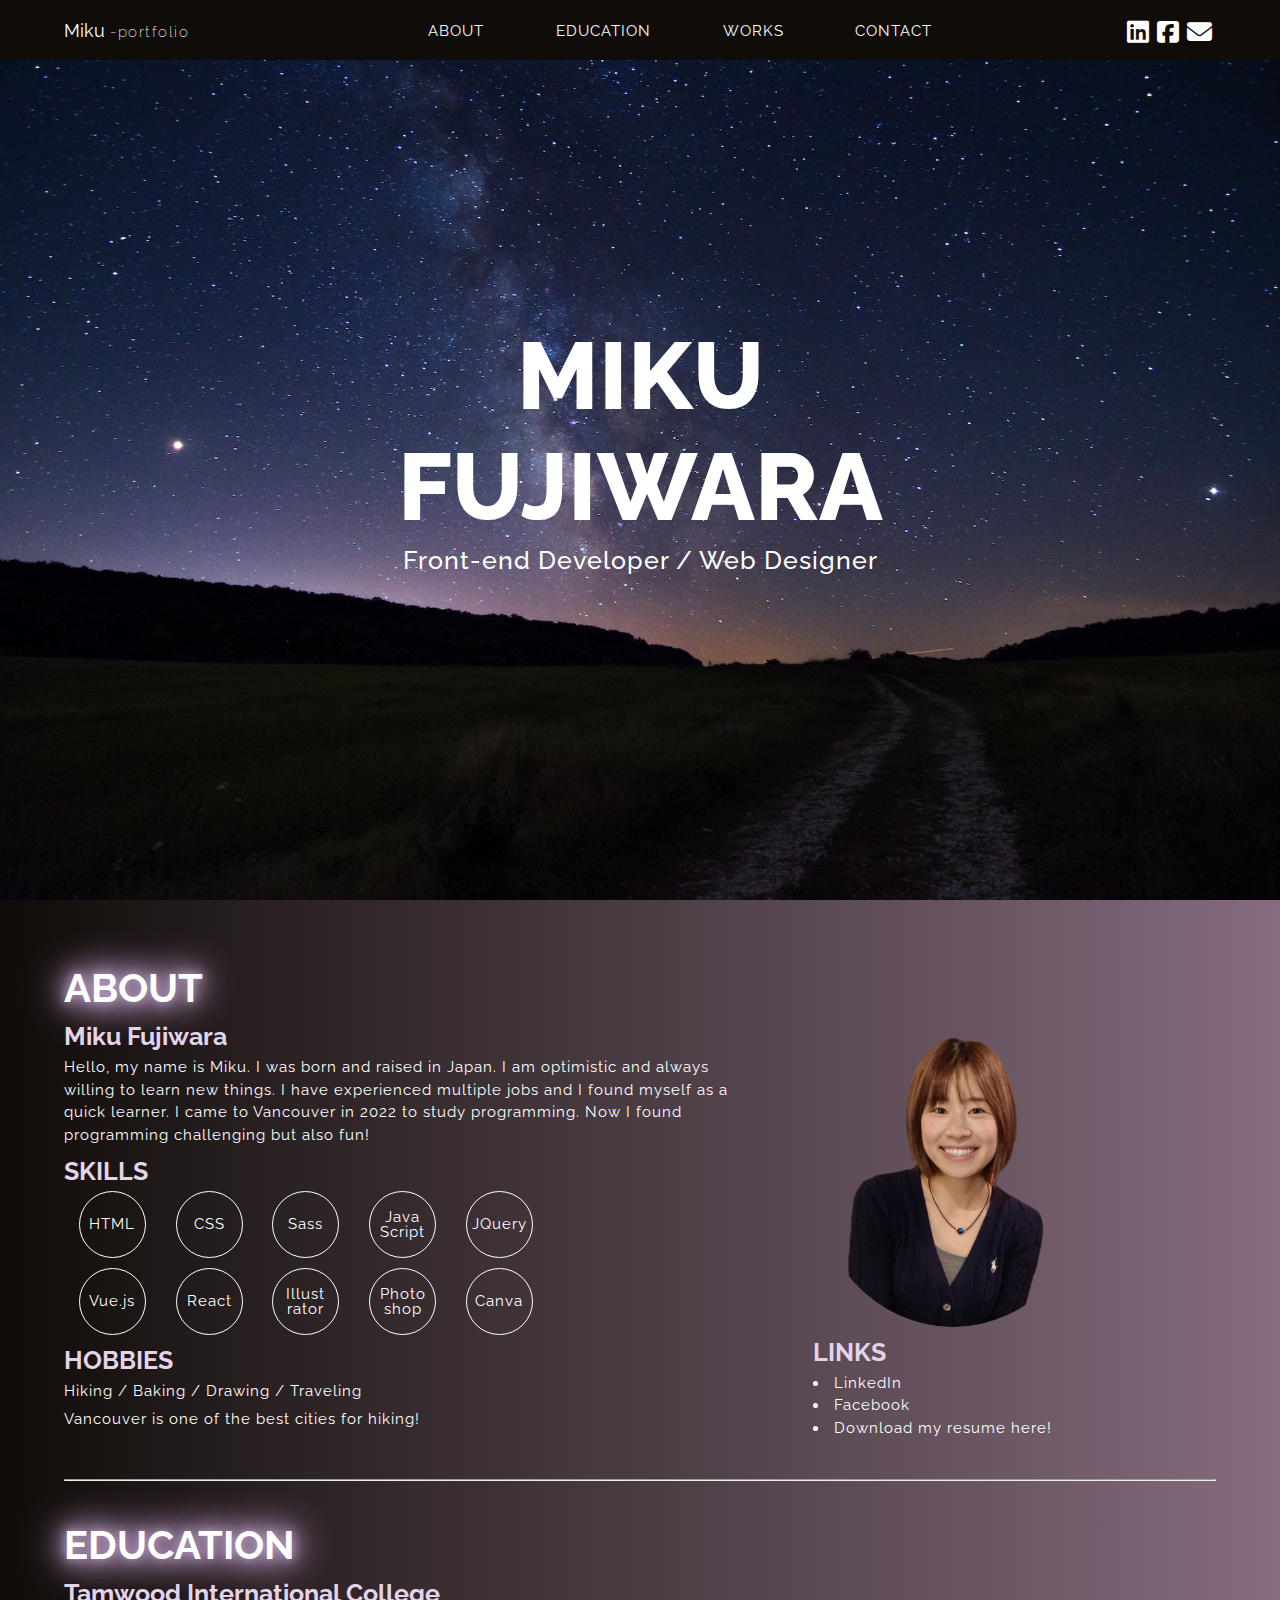
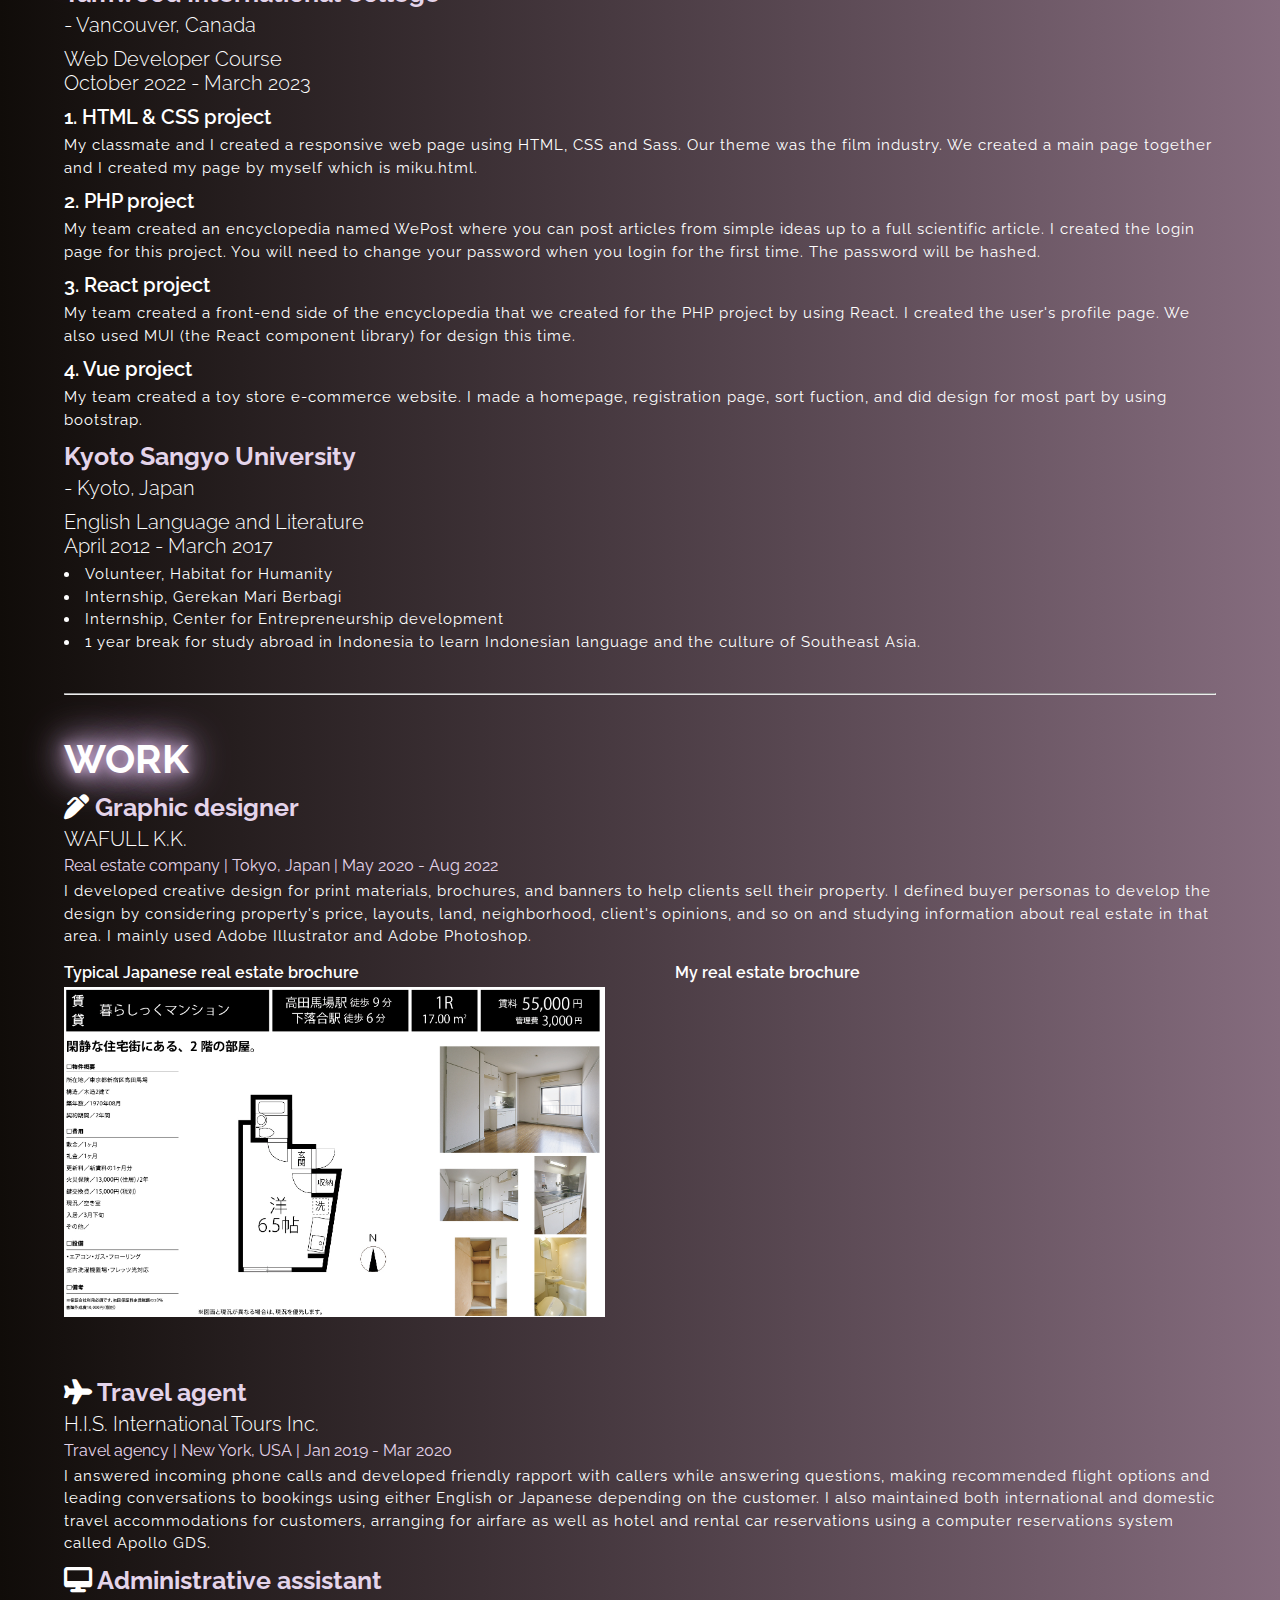
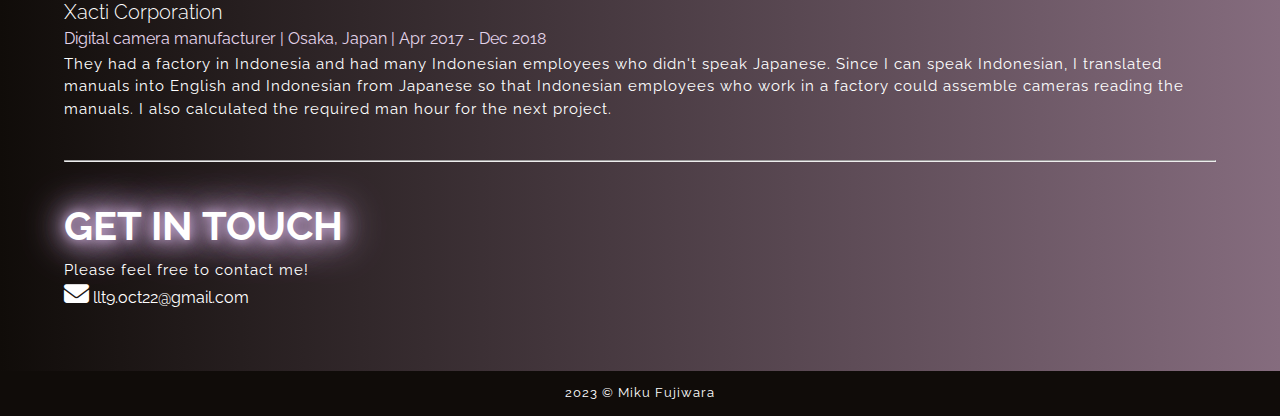
==== commit c1356f6c: "project added" ====
--- a/index.html
+++ b/index.html
@@ -195,7 +195,7 @@
             </aside>
             <aside>
               <a href="https://github.com/takumi-tsuka/toy_store_final" target="_blank"
-                >3. Vue project</a
+                >4. Vue project</a
               >
               <p>
                 My team created a toy store e-commerce website. I made a homepage, registration page, sort fuction, and did design for most part by using bootstrap. 
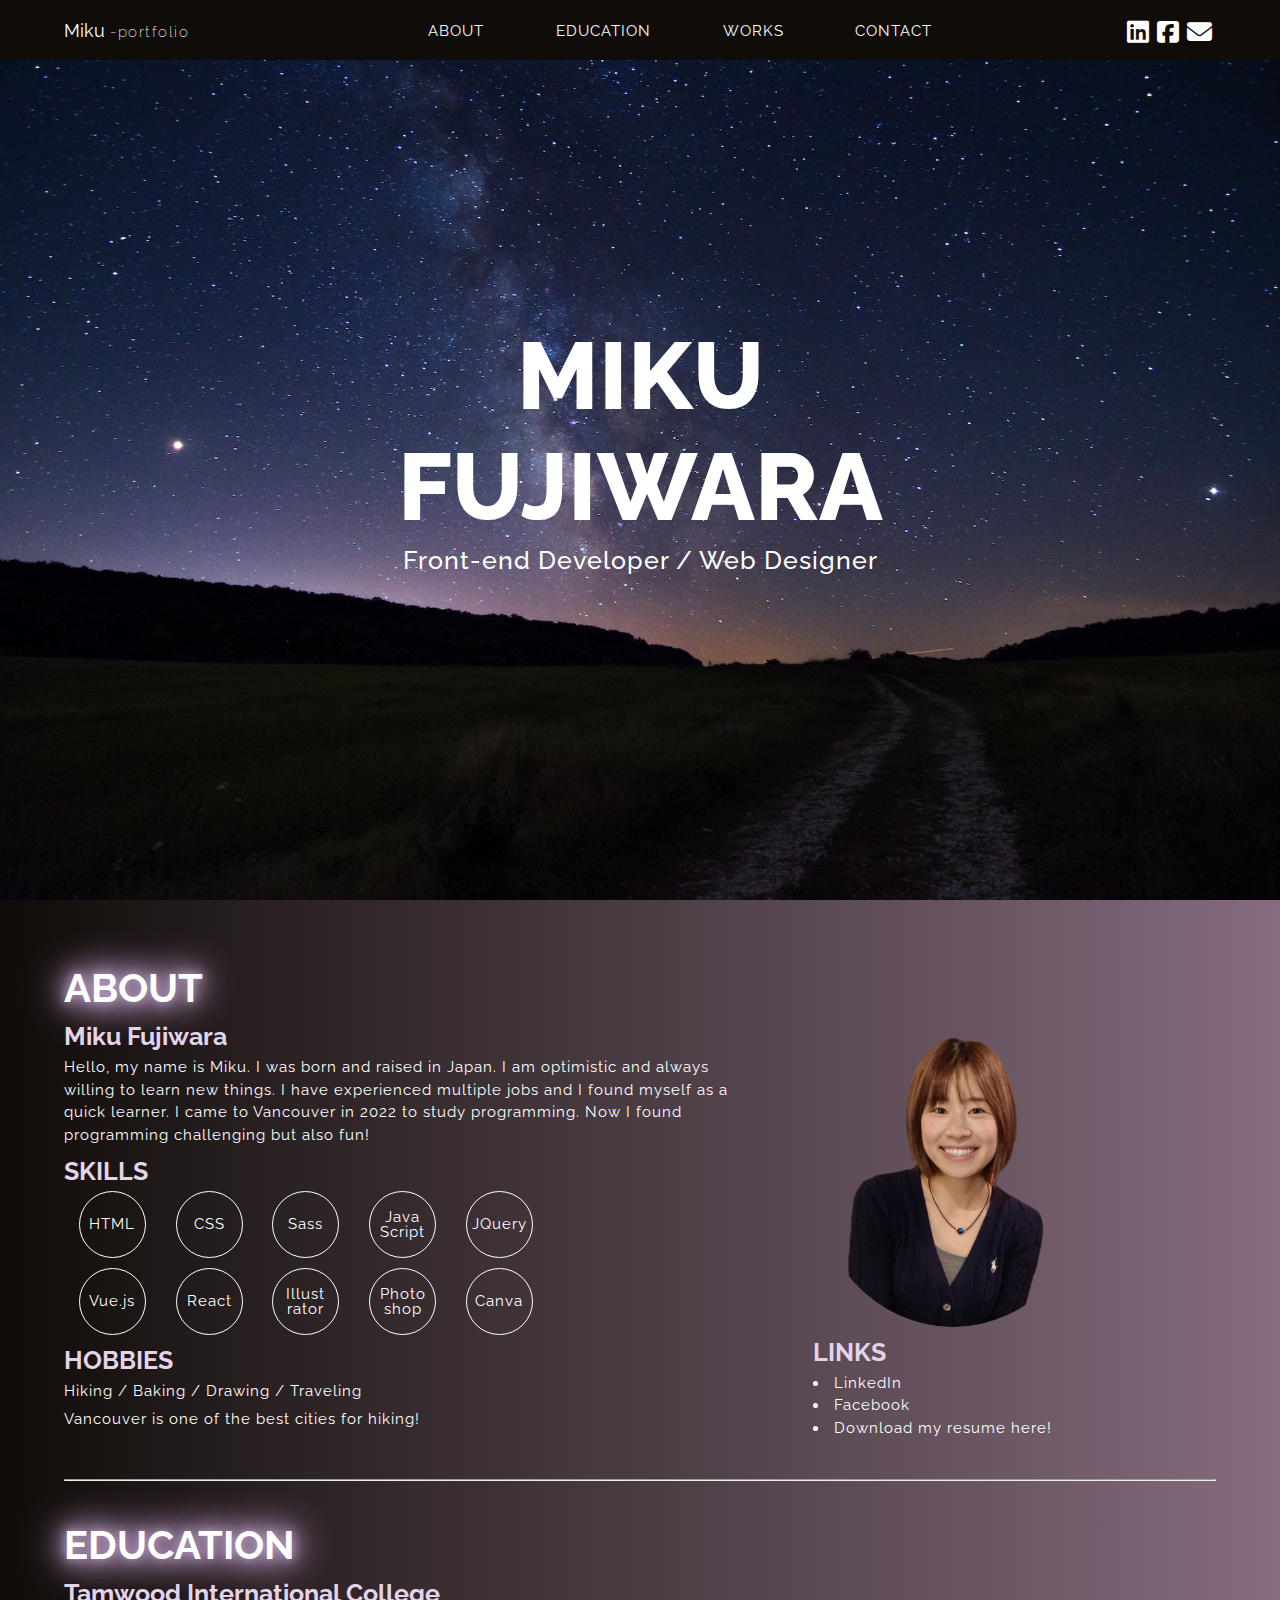
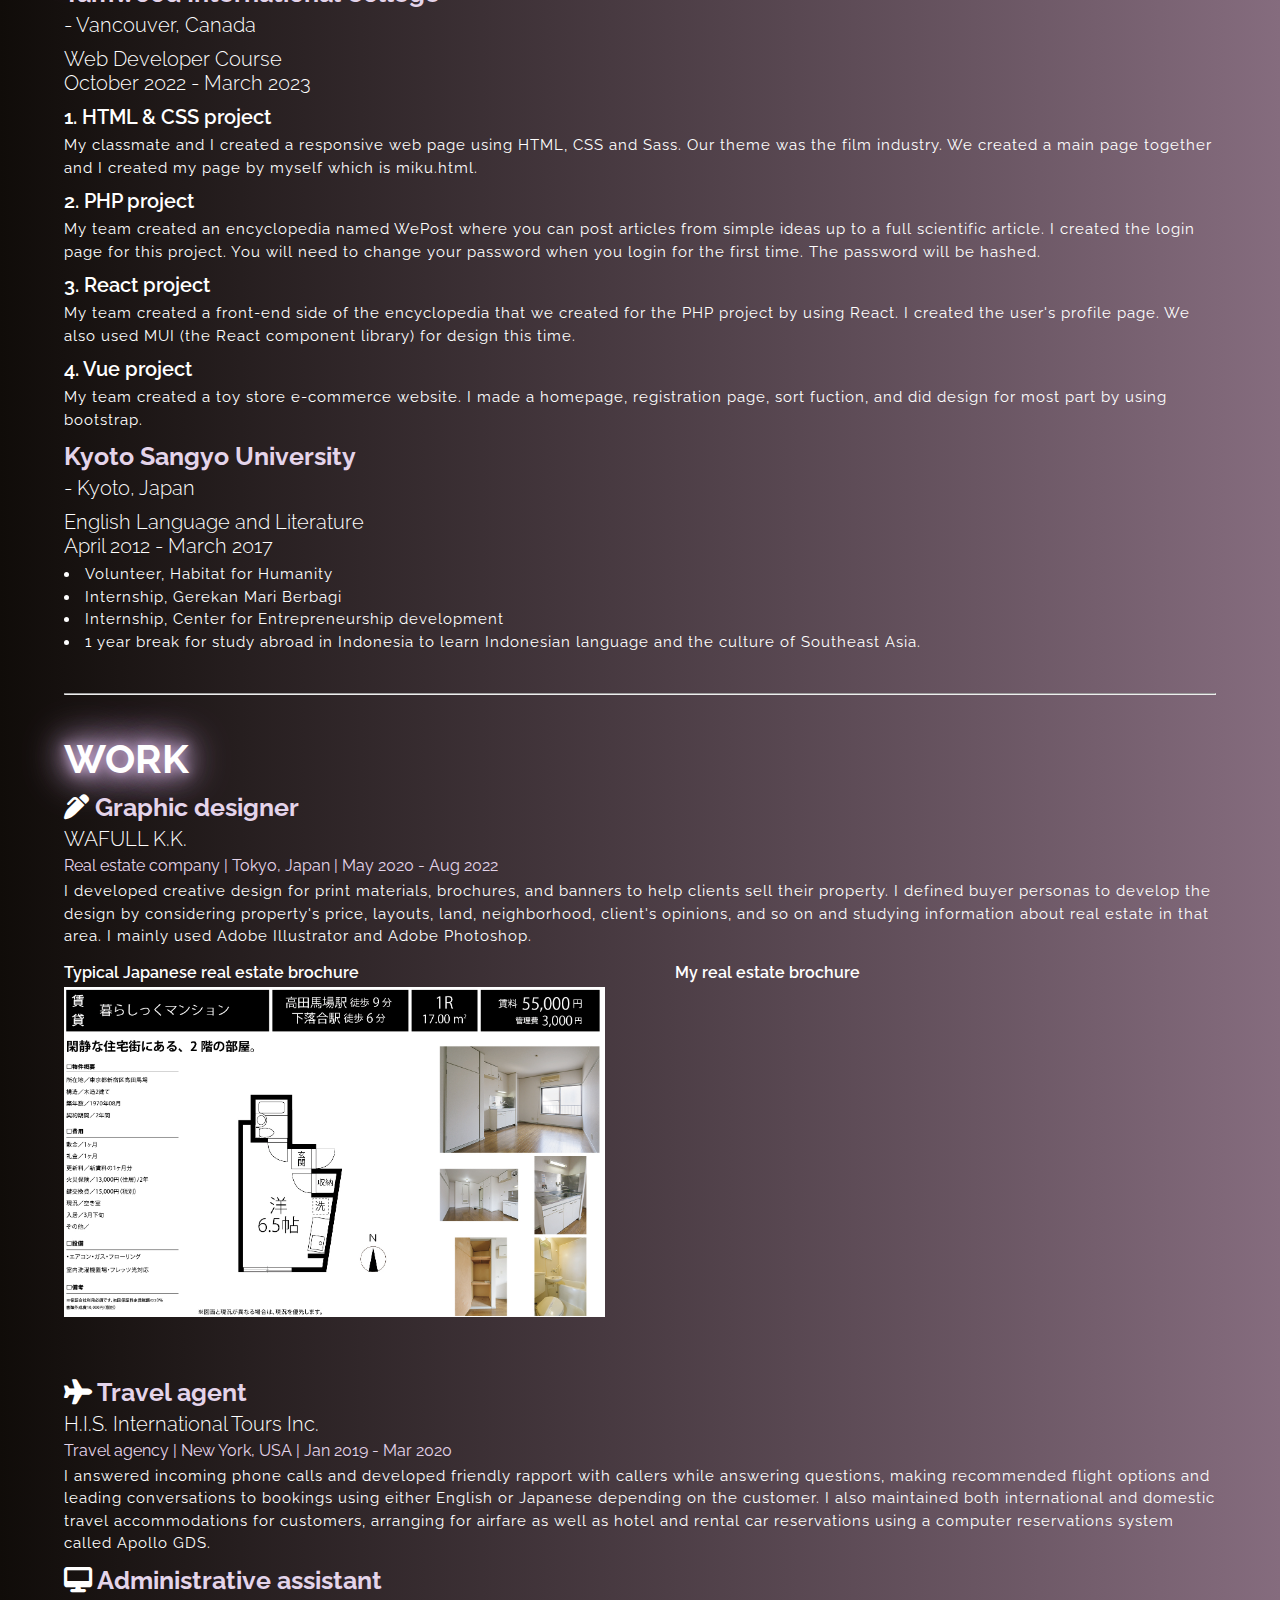
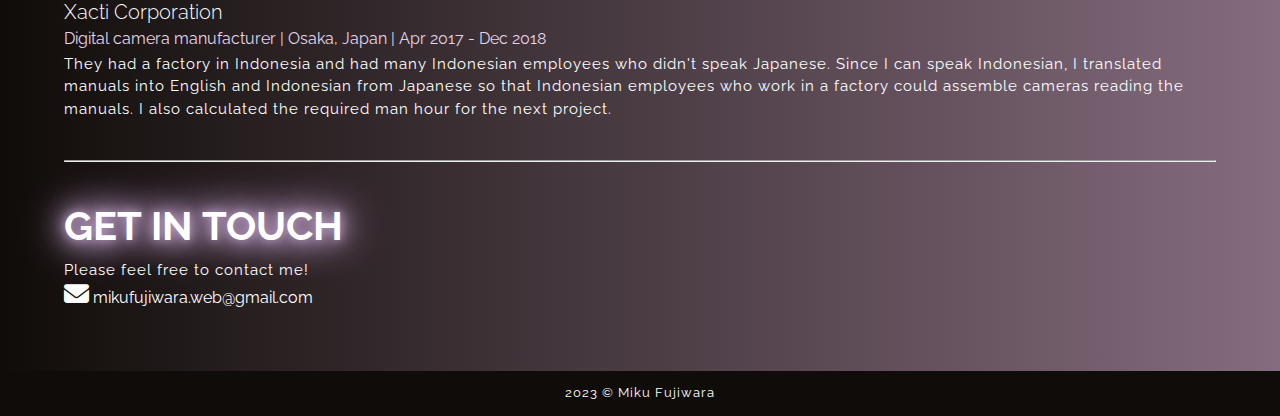
==== commit 5f663ffb: "email address changed" ====
--- a/index.html
+++ b/index.html
@@ -10,6 +10,7 @@
       rel="stylesheet"
       href="https://cdnjs.cloudflare.com/ajax/libs/font-awesome/6.2.0/css/all.min.css"
     />
+    
     <title>Miku - Portfolio site -</title>
   </head>
   <body>
@@ -51,7 +52,7 @@
               ></a>
             </li>
             <li>
-              <a href="mailto:llt9.oct22@gmail.com" target="_blank"
+              <a href="mailto:mikufujiwara.web@gmail.com" target="_blank"
                 ><i class="fa-solid fa-envelope"></i
               ></a>
             </li>
@@ -129,7 +130,7 @@
                 </li>
                 <li>
                   <a
-                    href="https://drive.google.com/file/d/1KEeWoQH001-JdCKSL_fRr0w4v72Ry_2a/view?usp=share_link"
+                    href="https://drive.google.com/file/d/1HgBQ4Jj7dYI1VZrNO6COzdxC9dec_YOG/view?usp=share_link"
                     target="_blank"
                     >Download my resume here!</a
                   >
@@ -310,8 +311,8 @@
         <h2>GET IN TOUCH</h2>
         <aside>
           <p>Please feel free to contact me!</p>
-          <a href="mailto:llt9.oct22@gmail.com" target="_blank"
-            ><i class="fa-solid fa-envelope"></i> llt9.oct22@gmail.com</a
+          <a href="mailto:mikufujiwara.web@gmail.com" target="_blank"
+            ><i class="fa-solid fa-envelope"></i> mikufujiwara.web@gmail.com</a
           >
         </aside>
       </section>
